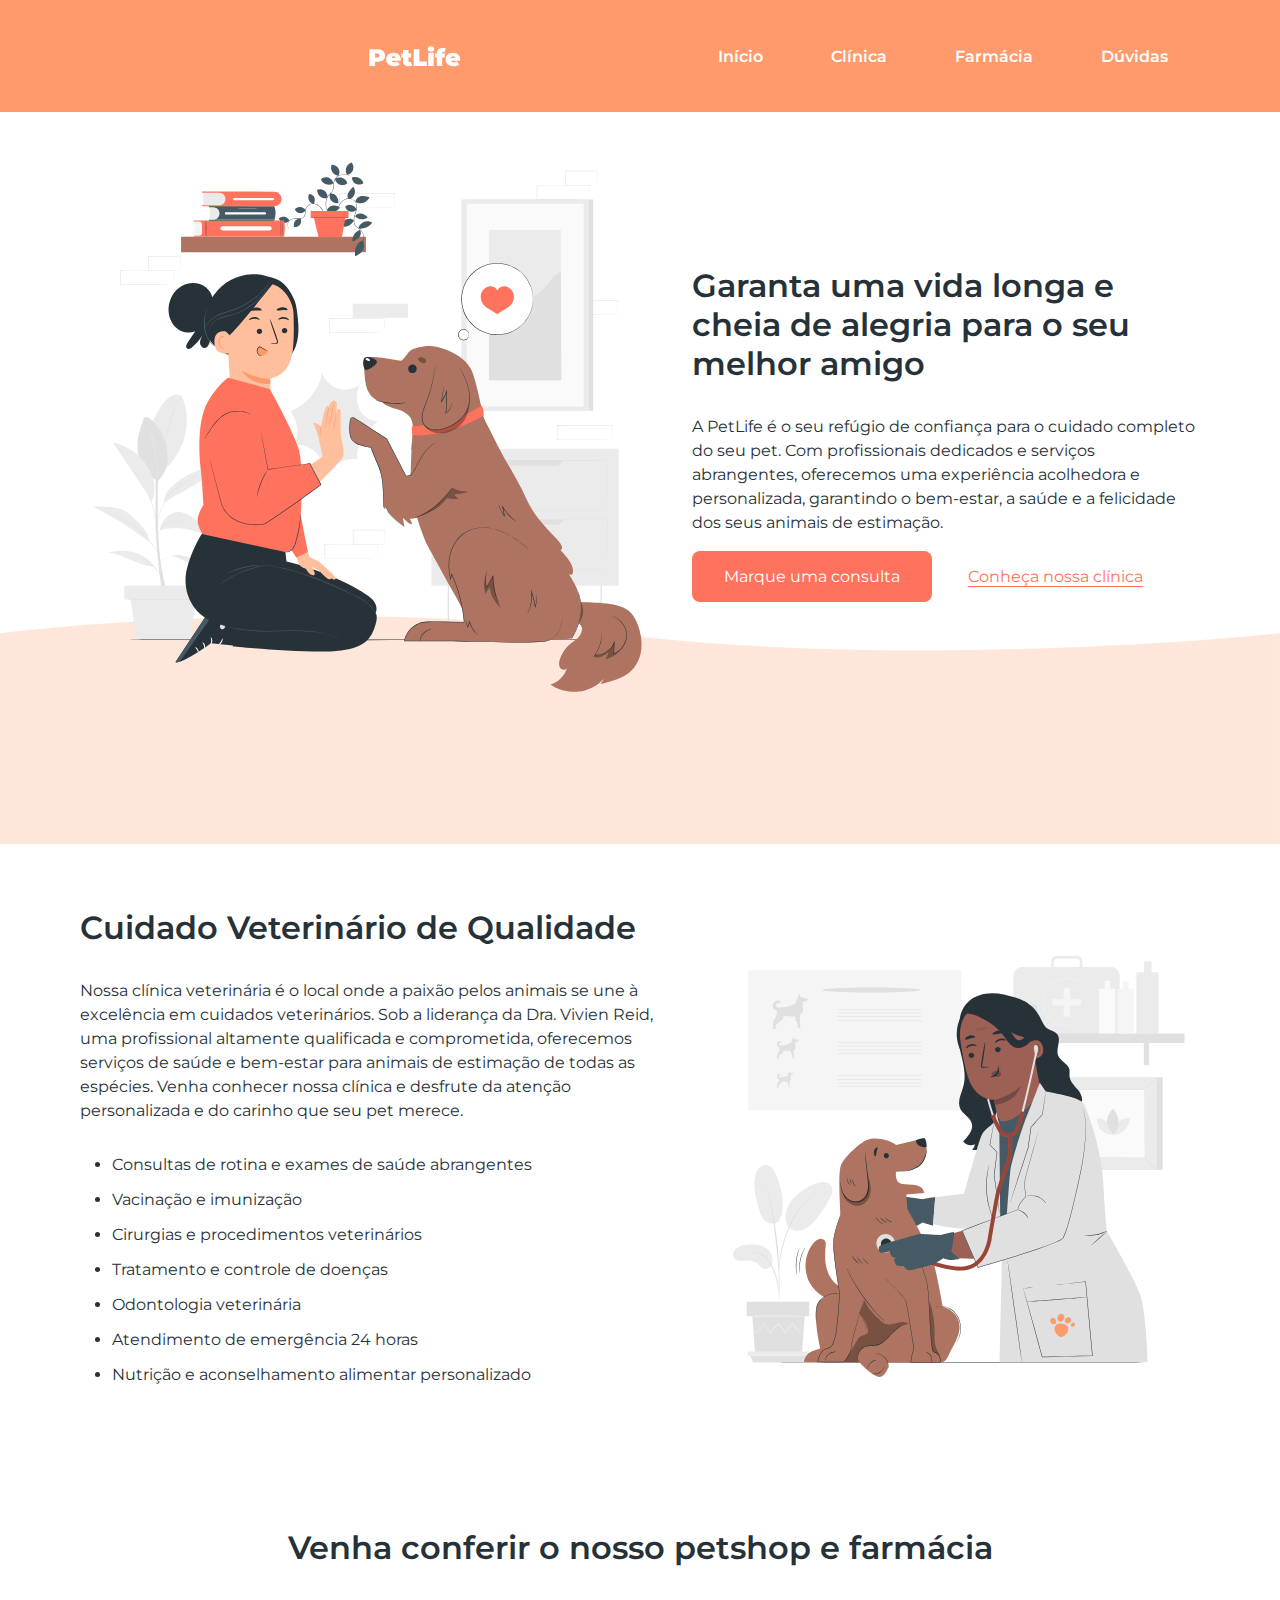
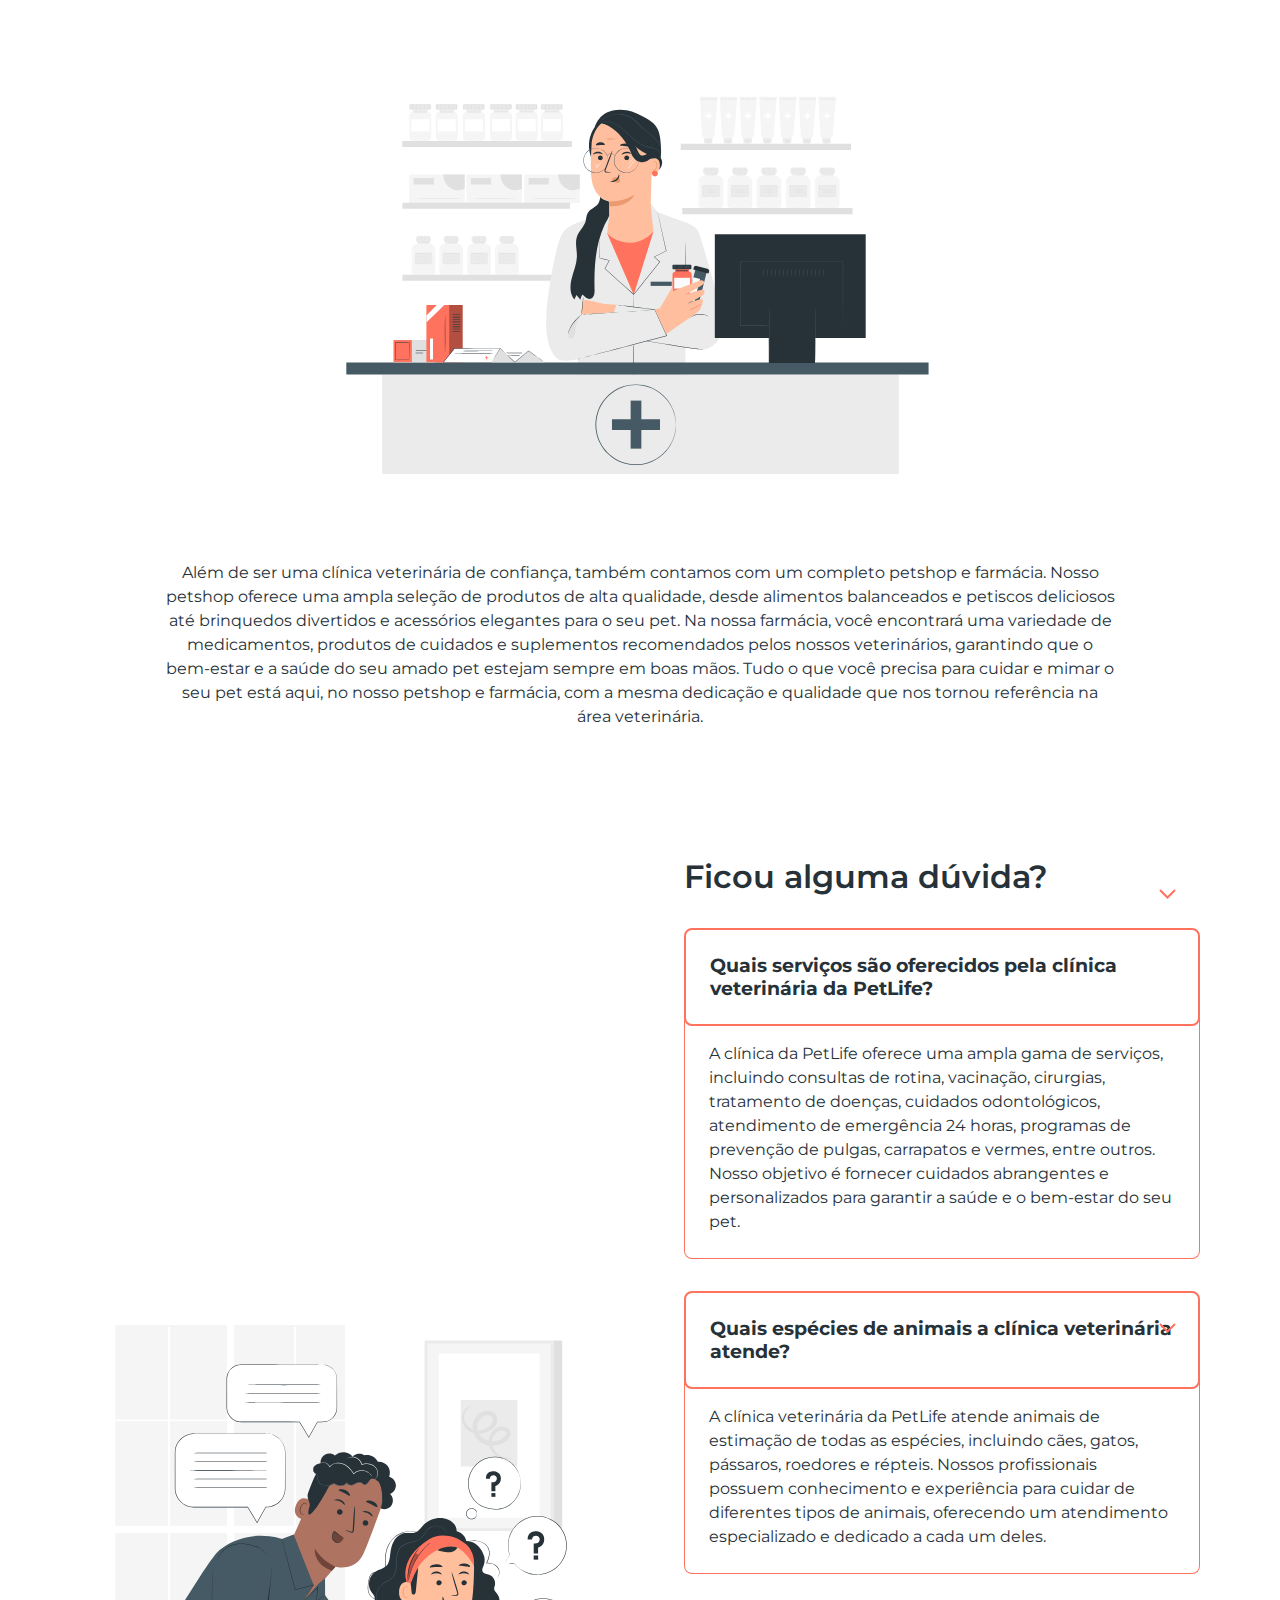
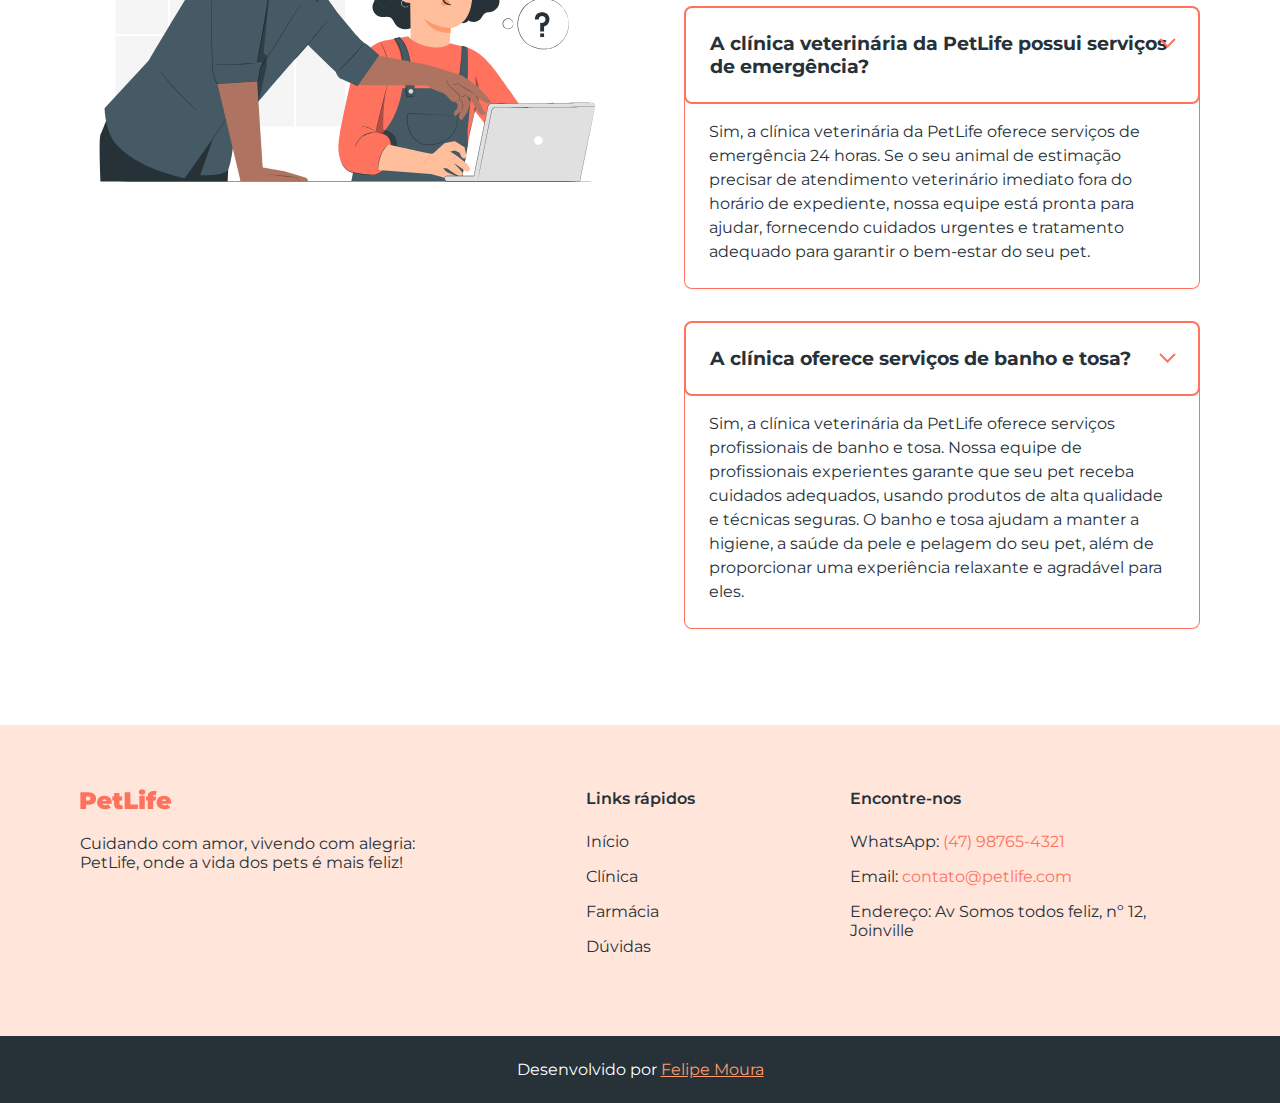
==== ProjetoOneBit/index.html @ e145e7da "Projeto OneBit" ====
<!DOCTYPE html>
<html lang="pt-br">
<head>
    <meta charset="UTF-8">
    <meta name="viewport" content="width=device-width, initial-scale=1.0">
    <link rel="stylesheet" href="index.css">
    <link rel="preconnect" href="https://fonts.googleapis.com">
    <link rel="preconnect" href="https://fonts.gstatic.com" crossorigin>
    <link href="https://fonts.googleapis.com/css2?family=Montserrat:wght@400;600&family=Open+Sans:wght@300&display=swap" rel="stylesheet">
    <title>PetLife</title>
</head>
<body>
    <header>
        <a href="index.html"></a>
            <img src="img/logo-white.svg" alt="PetLife">
        <nav>
            <a href="#inicio">Início</a>
            <a href="#clinica">Clínica</a>
            <a href="#farmacia">Farmácia</a>
            <a href="#duvidas">Dúvidas</a>
        </nav>
    </header>

    <main>
        <section id="inicio">
            <img src="img/start-img.svg" alt="Imagem principal" width="580" height="580">

            <div>
                <h1>Garanta uma vida longa e cheia de alegria para o seu melhor amigo</h1>
                <p class="paragrafo">A PetLife é o seu refúgio de confiança para o cuidado completo do seu pet. Com profissionais dedicados e serviços abrangentes, oferecemos uma experiência acolhedora e personalizada, garantindo o bem-estar, a saúde e a felicidade dos seus animais de estimação.</p>
                <a class="botao" href="http://wa.me/5547987654321" target="_blank">Marque uma consulta</a>
                <a class="botaoTransparente" href="#clinica">Conheça nossa clínica</a>
            </div>
            <img class="absolute" src="img/shape.svg" alt="">
        </section>
        <section id="clinica">
            <div>
                <h2>Cuidado Veterinário de Qualidade</h2>
                <p class="paragrafo">Nossa clínica veterinária é o local onde a paixão pelos animais se une à excelência em cuidados veterinários. Sob a liderança da Dra. Vivien Reid, uma profissional altamente qualificada e comprometida, oferecemos serviços de saúde e bem-estar para animais de estimação de todas as espécies. Venha conhecer nossa clínica e desfrute da atenção personalizada e do carinho que seu pet merece.</p>
                <ul>
                    <li>Consultas de rotina e exames de saúde abrangentes</li>
                    <li>Vacinação e imunização</li>
                    <li>Cirurgias e procedimentos veterinários</li>
                    <li>Tratamento e controle de doenças</li>
                    <li>Odontologia veterinária</li>
                    <li>Atendimento de emergência 24 horas</li>
                    <li>Nutrição e aconselhamento alimentar personalizado</li>
                </ul>
            </div>
            <img src="img/clinic-img.svg" alt="" width="480" height="480" loading="lazy">
        </section>
        <section id="farmacia">
            <h2>Venha conferir o nosso petshop e farmácia</h2>
            <img src="img/shop-img.svg" alt="" width="645" height="430" loading="lazy">
            <p class="paragrafo">Além de ser uma clínica veterinária de confiança, também contamos com um completo petshop e farmácia. Nosso petshop oferece uma ampla seleção de produtos de alta qualidade, desde alimentos balanceados e petiscos deliciosos até brinquedos divertidos e acessórios elegantes para o seu pet. Na nossa farmácia, você encontrará uma variedade de medicamentos, produtos de cuidados e suplementos recomendados pelos nossos veterinários, garantindo que o bem-estar e a saúde do seu amado pet estejam sempre em boas mãos. Tudo o que você precisa para cuidar e mimar o seu pet está aqui, no nosso petshop e farmácia, com a mesma dedicação e qualidade que nos tornou referência na área veterinária.</p>
        </section>
        <section id="duvidas">
            <img src="img/faq-img.svg" alt="" width="540" height="540" loading="lazy">
            <div class="duvida">
                <h2>Ficou alguma dúvida?</h2>
                <div>
                    <h3>Quais serviços são oferecidos pela clínica veterinária da PetLife?</h3>
                    <img src="img/arrow-down.svg" alt="">
                    <p class="paragrafo">A clínica da PetLife oferece uma ampla gama de serviços, incluindo consultas de rotina, vacinação, cirurgias, tratamento de doenças, cuidados odontológicos, atendimento de emergência 24 horas, programas de prevenção de pulgas, carrapatos e vermes, entre outros. Nosso objetivo é fornecer cuidados abrangentes e personalizados para garantir a saúde e o bem-estar do seu pet.</p>
                </div>
                <div class="duvida">
                    <h3>Quais espécies de animais a clínica veterinária atende?</h3>
                    <img src="img/arrow-down.svg" alt="">
                    <p class="paragrafo">A clínica veterinária da PetLife atende animais de estimação de todas as espécies, incluindo cães, gatos, pássaros, roedores e répteis. Nossos profissionais possuem conhecimento e experiência para cuidar de diferentes tipos de animais, oferecendo um atendimento especializado e dedicado a cada um deles.</p>
                </div>
                <div class="duvida">
                    <h3>A clínica veterinária da PetLife possui serviços de emergência?</h3>
                    <img src="img/arrow-down.svg" alt="">
                    <p class="paragrafo">Sim, a clínica veterinária da PetLife oferece serviços de emergência 24 horas. Se o seu animal de estimação precisar de atendimento veterinário imediato fora do horário de expediente, nossa equipe está pronta para ajudar, fornecendo cuidados urgentes e tratamento adequado para garantir o bem-estar do seu pet.</p>
                </div>
                <div class="duvida">
                    <h3>A clínica oferece serviços de banho e tosa?</h3>
                    <img src="img/arrow-down.svg" alt="">
                    <p class="paragrafo">Sim, a clínica veterinária da PetLife oferece serviços profissionais de banho e tosa. Nossa equipe de profissionais experientes garante que seu pet receba cuidados adequados, usando produtos de alta qualidade e técnicas seguras. O banho e tosa ajudam a manter a higiene, a saúde da pele e pelagem do seu pet, além de proporcionar uma experiência relaxante e agradável para eles.</p>
                </div>
            </div>
        </section>
    </main>
    <footer>
        <div>
            <img src="img/logo.svg" alt="PetLife">
            <p>Cuidando com amor, vivendo com alegria: PetLife, onde a vida dos pets é mais feliz!</p>
        </div>
        <div>
            <strong class="titulo">Links rápidos</strong>
            <nav>
                <a href="#inicio">Início</a>
                <a href="#clinica">Clínica</a>
                <a href="#farmacia">Farmácia</a>
                <a href="#duvidas">Dúvidas</a>
            </nav>
        </div>
        <div>
            <strong class="titulo">Encontre-nos</strong>
            <p>WhatsApp: <a href="http://wa.me/5547987654321" target="_blank">(47) 98765-4321</a></p>
            <p>Email: <a href="mailto:contato@petlife.com">contato@petlife.com</a></p>
            <p>Endereço: Av Somos todos feliz, nº 12, Joinville</p>
        </div>
    </footer>
    <div id="copyright">
        Desenvolvido por <a href="https://github.com/HudeMoura" target="_blank">Felipe Moura</a>
    </div>
</body>
</html>
---- ProjetoOneBit/index.css ----
/* Removendo os stiolos padrão */

*{
    box-sizing: border-box;
    font-family: 'Montserrat', sans-serif;
    margin: 0;
    padding: 0;
}

/* Configuração geral HEADER */

header{
    background-color: #ff9a6c;
    display: flex;
    align-items: center;
    justify-content: space-between;
    padding: 24px 80px 24px 80px;
}

header a{
    color: #ffffff;
    font-weight: 600;
    padding: 32px;
    text-decoration: none;
}

/* Configuração geral Body */

body{
    color: #263138;
}

#inicio{
    display: flex;
    align-items: center;
    gap: 32px;
    padding: 24px 80px 128px 80px;
    position: relative;
}

h1, h2{
    font-weight: 600;
    font-size: 32px;
    margin-bottom: 32px;
}

.paragrafo{
    line-height: 150%;
    margin-bottom: 32px;
}

.botao{
    background-color: #ff725e;
    padding: 16px 32px;
    border-radius: 8px;
    color: #ffffff;
    text-decoration: none;
}

.botaoTransparente{
    background-color: transparent;
    color: #ff725e;
    padding: 16px 32px;
    text-underline-offset: 4px;
}

.absolute{
    position: absolute;
    bottom: 0;
    left: 0;
    width: 100%;
    z-index: -10;
}

#clinica{
    display: flex;
    align-items: center;
    gap: 64px;
    padding: 64px 80px;
}

#clinica li{
    margin-bottom: 16px;
    margin-left: 32px;
}

#farmacia{
    padding: 64px 80px;
    text-align: center;
}

#farmacia img{
    margin: 64px auto;
}

#farmacia .paragrafo{
    max-width: 950px;
    margin: 0 auto;
}

#duvidas{
    display: flex;
    align-items: center;
    gap: 64px;
    padding: 64px 80px;
}

.duvida{
    position: relative;
}

.duvida h3{
    border: 2px solid #ff725e;
    border-radius: 8px;
    cursor: pointer;
    padding: 24px;
}

.duvida img{
    position: absolute;
    top: 32px;
    right: 24px;
}

.duvida .paragrafo{
    border-right: 1px solid #ff725e;
    border-bottom: 1px solid #ff725e;
    border-left: 1px solid #ff725e;
    border-radius: 0 0 8px 8px;
    margin-top: -8px;
    padding: 24px;
}

/* Configuração geral Footer */

footer{
    background-color: rgba(255, 152, 108, 0.25);
    display: flex;
    justify-content: space-between;
    gap: 80px;
    padding: 64px 80px;
}

footer img, footer .titulo{
    display: block;
    font-weight: 600;
    margin-bottom: 24px;
}

footer nav a{
    color: #263138;
    display: block;
    margin-bottom: 16px;
    text-decoration: none;
}

footer p{
    margin-bottom: 16px;
    max-width: 350px;
}

footer p a{
    color: #ff725e;
    text-decoration: none;
}

#copyright{
    background-color: #263138;
    text-align: center;
    padding: 24px;
    color: #ffffff;
}

#copyright a{
    color: #ff9a6c;
}
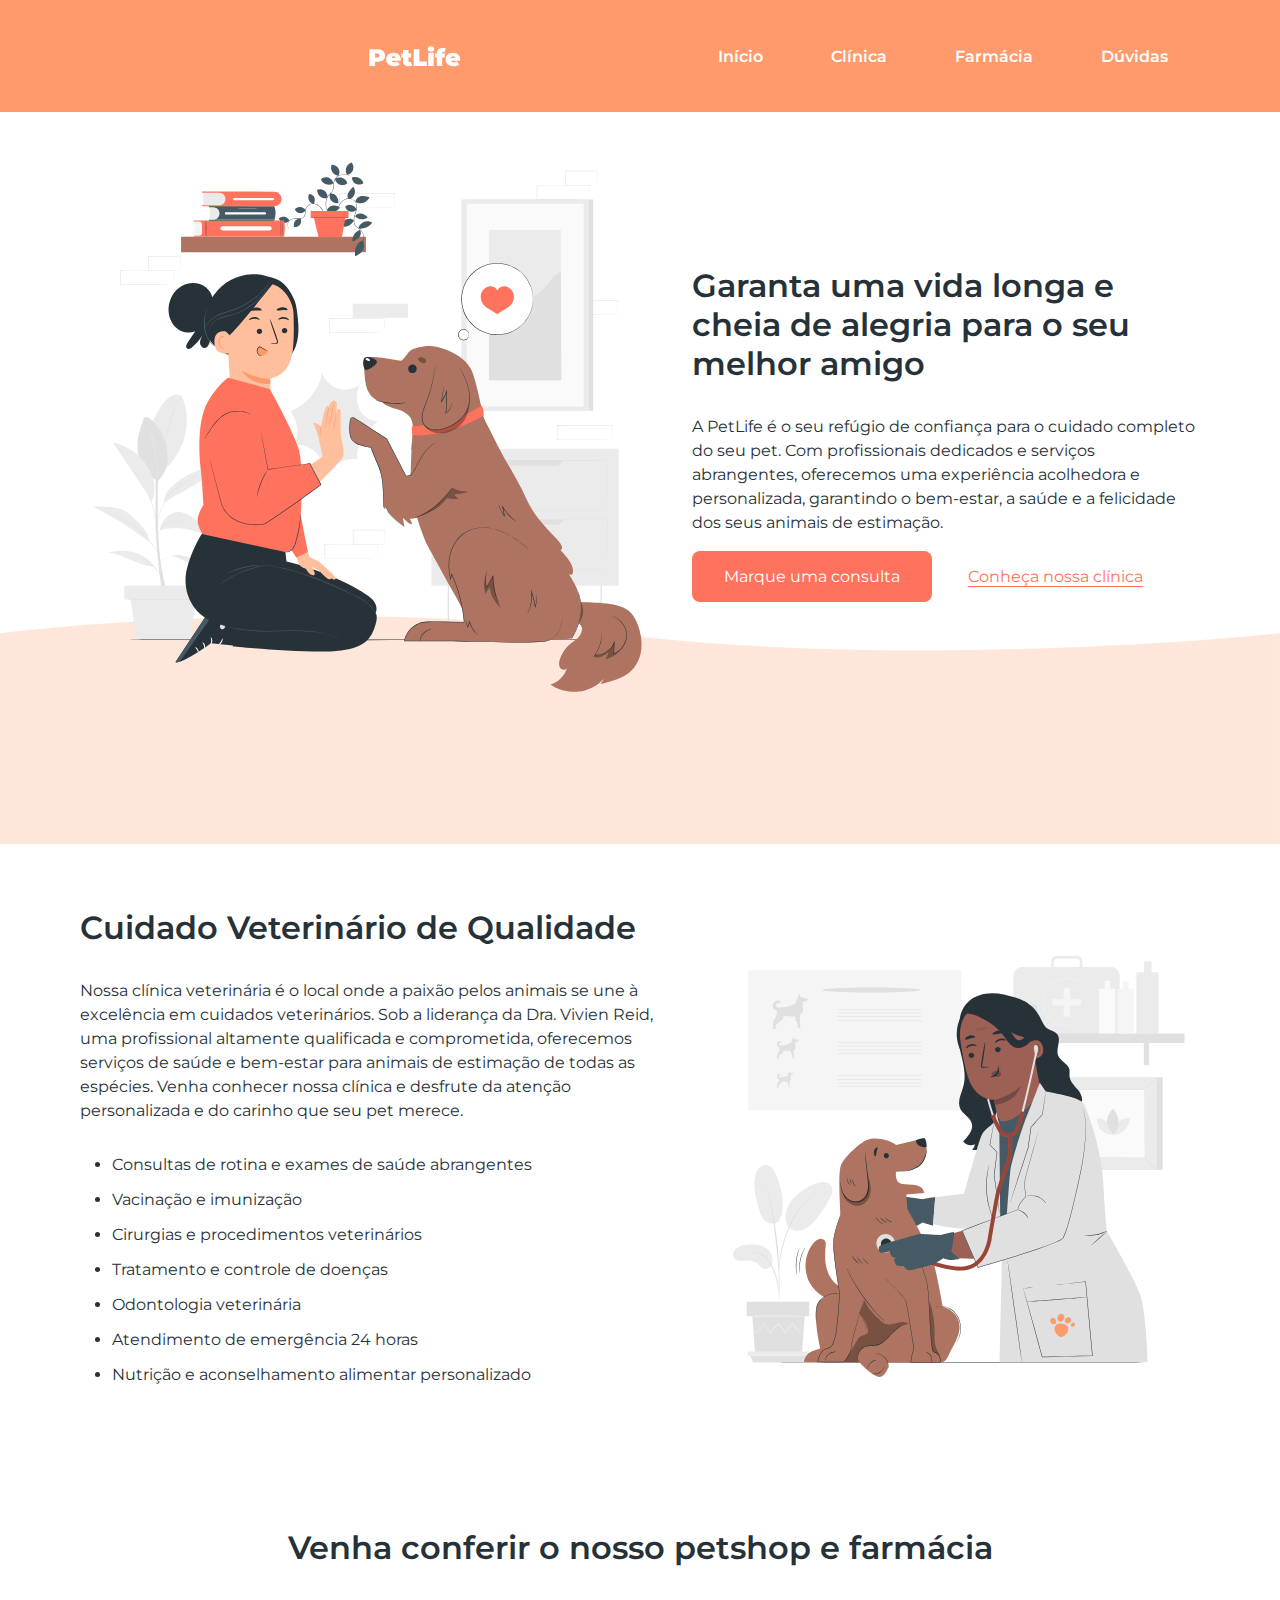
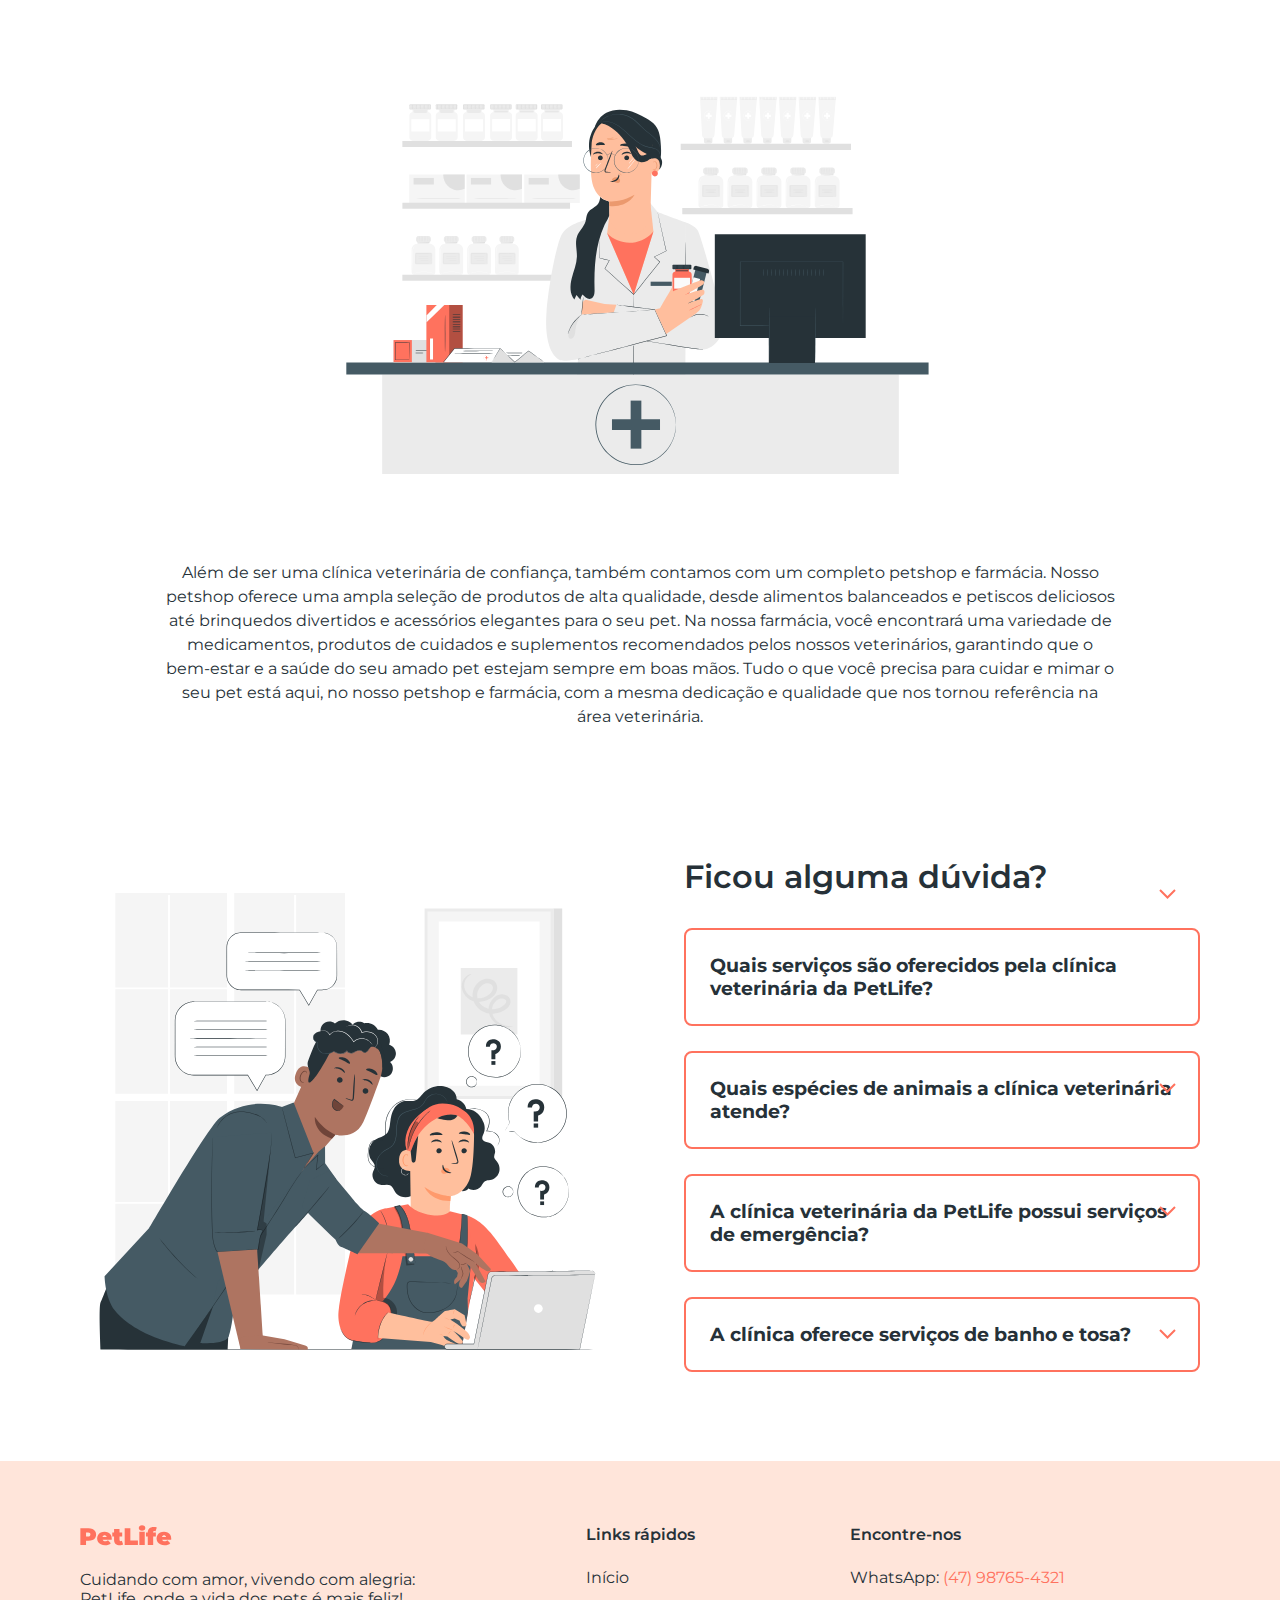
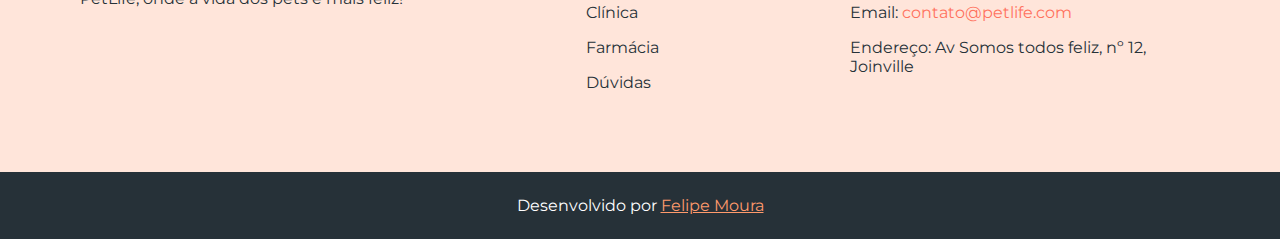
==== commit 7ccbe13c: "Cadastro Pronto" ====
--- a/ProjetoOneBit/index.html
+++ b/ProjetoOneBit/index.html
@@ -105,5 +105,6 @@
     <div id="copyright">
         Desenvolvido por <a href="https://github.com/HudeMoura" target="_blank">Felipe Moura</a>
     </div>
+    <script src="index.js"></script>
 </body>
 </html>--- a/ProjetoOneBit/index.css
+++ b/ProjetoOneBit/index.css
@@ -128,6 +128,16 @@
     border-left: 1px solid #ff725e;
     border-radius: 0 0 8px 8px;
     margin-top: -8px;
+    padding: 0 24px;
+    height: 0;
+    opacity: 0;
+    overflow: hidden;
+    transition: .2s;
+}
+
+.duvida.ativa .paragrafo{
+    height: fit-content;
+    opacity: 1;
     padding: 24px;
 }
 
